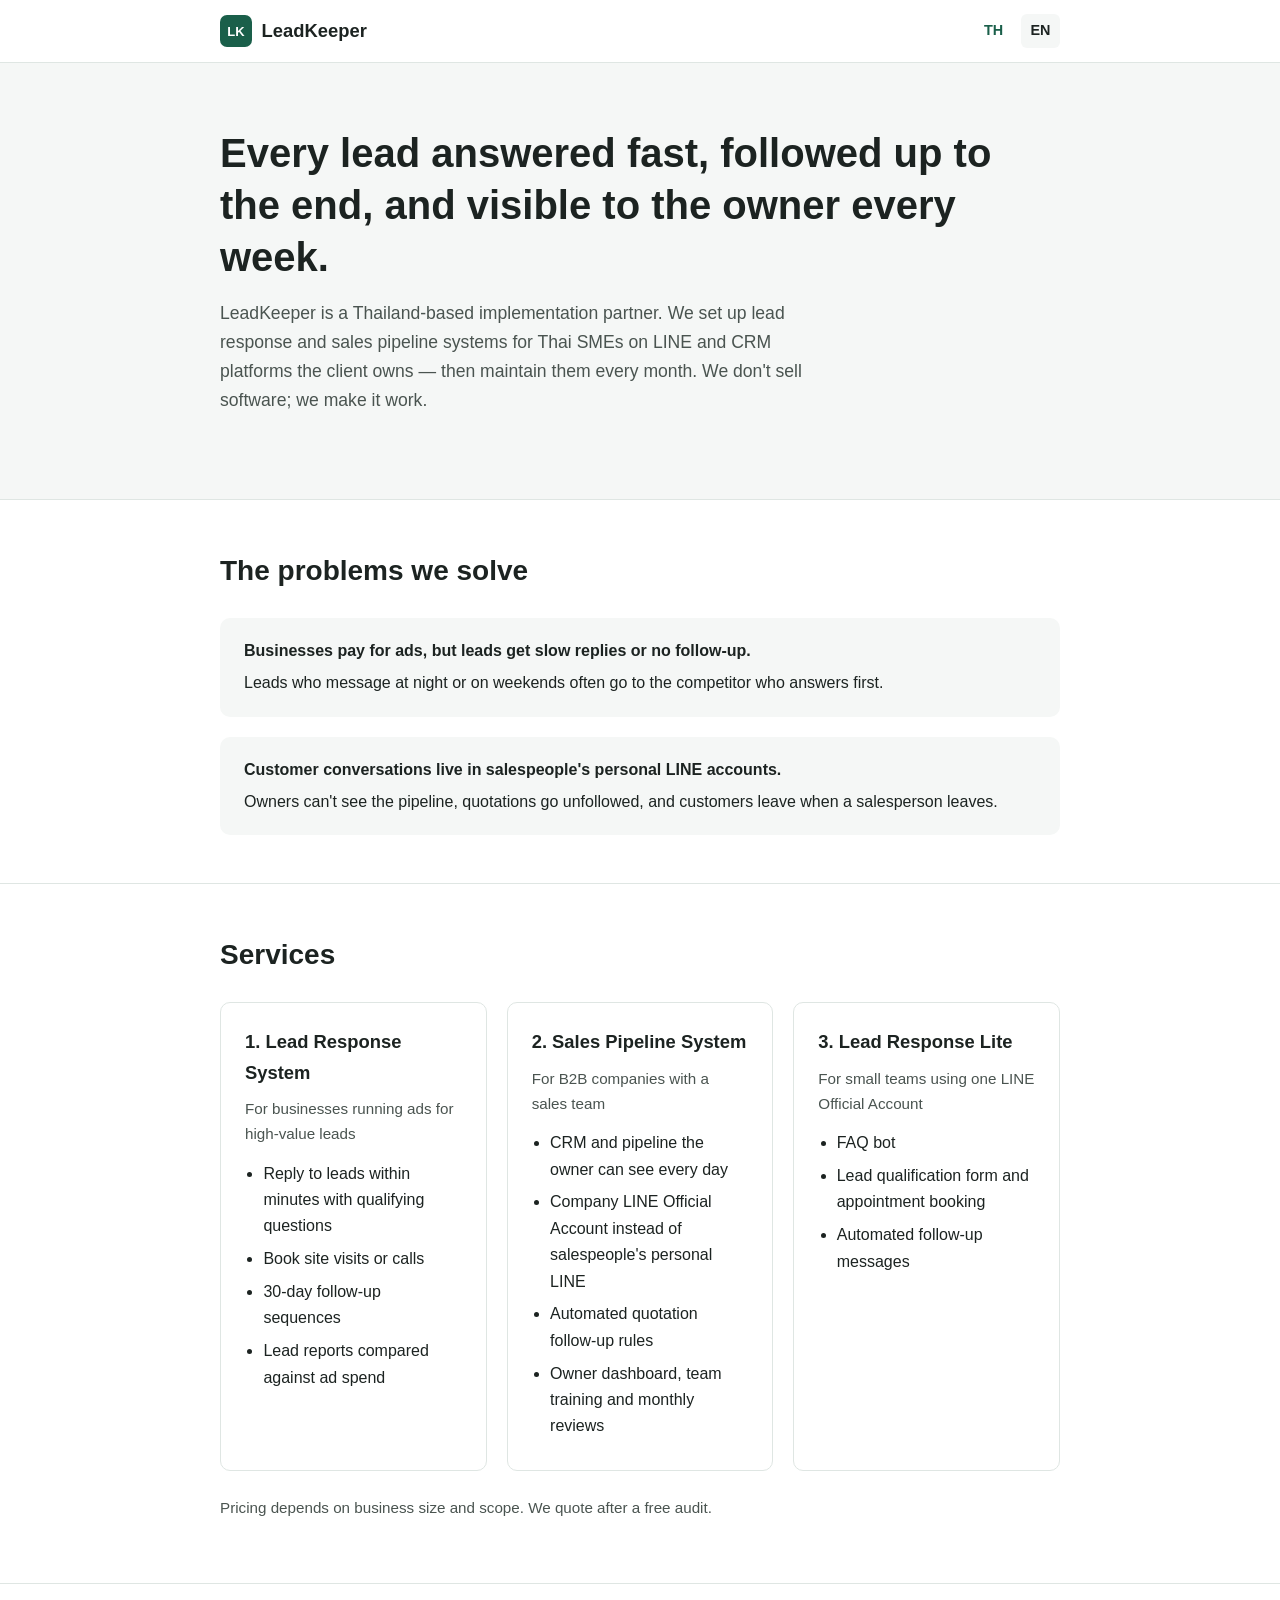
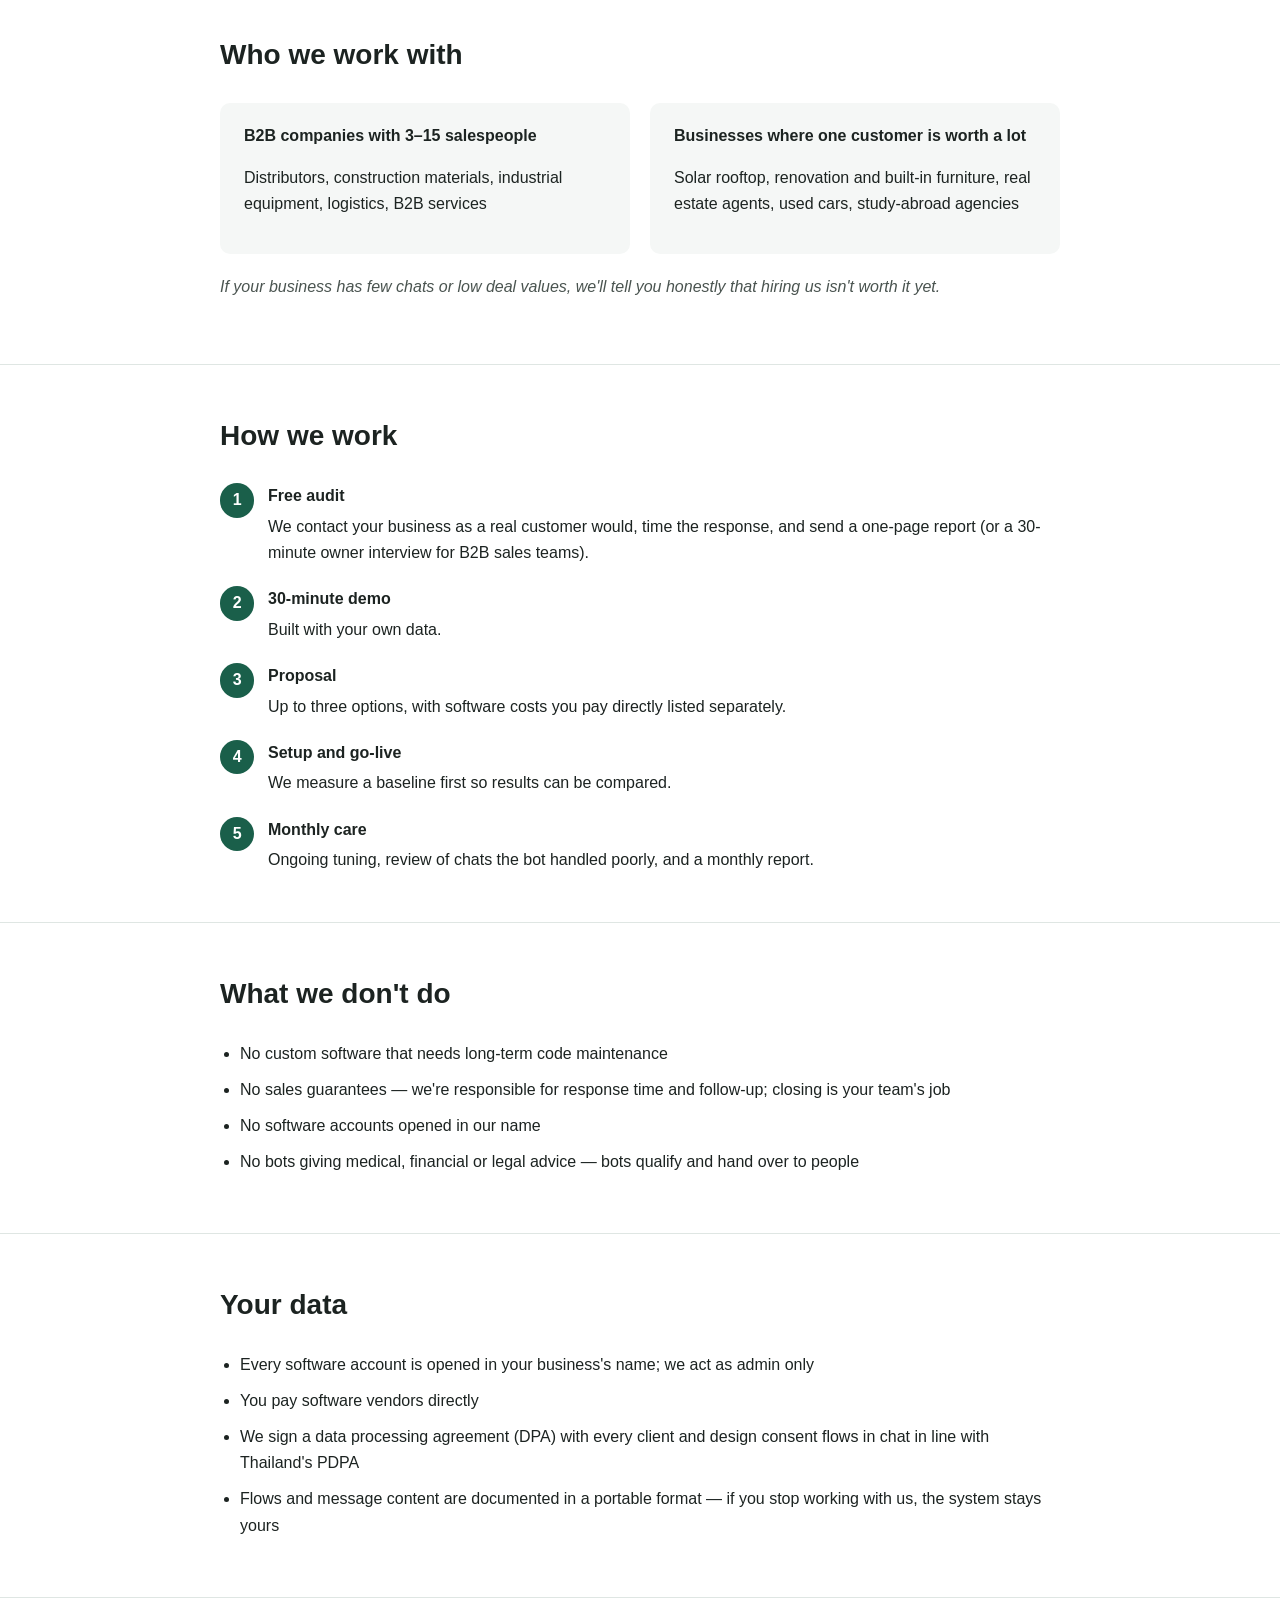
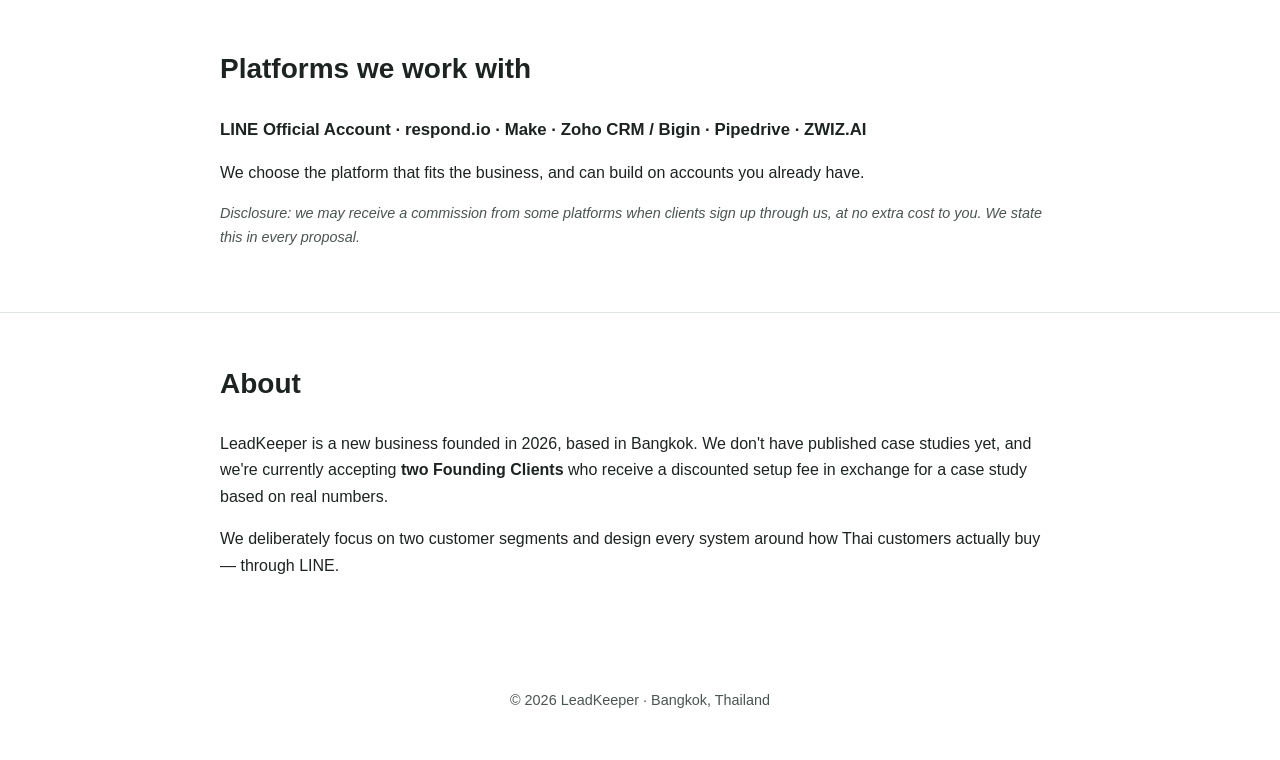
==== en/index.html @ 33eb8d7a "Build bilingual static site for LeadKeeper per brief Thai (/index.html) and English (/en/index.html)" ====
<!doctype html>
<html lang="en">
<head>
<meta charset="utf-8">
<meta name="viewport" content="width=device-width, initial-scale=1">
<title>LeadKeeper – Lead response & sales pipeline systems for Thai SMEs</title>
<meta name="description" content="LeadKeeper sets up systems so every lead gets a fast reply, a follow-up until it closes, and owners see the numbers every week — on platforms the business owns.">
<link rel="canonical" href="https://leadkeeper.site/en/">
<link rel="alternate" hreflang="th" href="https://leadkeeper.site/">
<link rel="alternate" hreflang="en" href="https://leadkeeper.site/en/">
<link rel="alternate" hreflang="x-default" href="https://leadkeeper.site/">
<link rel="icon" type="image/svg+xml" href="/favicon.svg">
<link rel="stylesheet" href="/assets/style.css">
<meta property="og:type" content="website">
<meta property="og:site_name" content="LeadKeeper">
<meta property="og:title" content="LeadKeeper – Lead response & sales pipeline systems for Thai SMEs">
<meta property="og:description" content="LeadKeeper sets up systems so every lead gets a fast reply, a follow-up until it closes, and owners see the numbers every week — on platforms the business owns.">
<meta property="og:url" content="https://leadkeeper.site/en/">
<meta property="og:locale" content="en_US">
<meta property="og:locale:alternate" content="th_TH">
</head>
<body>
<a class="skip-link" href="#main">Skip to main content</a>
<header class="site-header">
  <div class="header-inner">
    <a class="brand" href="/en/">
      <img src="/favicon.svg" alt="" width="32" height="32">
      <span>LeadKeeper</span>
    </a>
    <nav class="lang-switch" aria-label="Language switch">
      <a href="/" lang="th" hreflang="th">TH</a>
      <a href="/en/" aria-current="true" lang="en" hreflang="en">EN</a>
    </nav>
  </div>
</header>

<main id="main">
  <section class="hero">
    <div class="wrap">
      <h1>Every lead answered fast, followed up to the end, and visible to the owner every week.</h1>
      <p class="lede">LeadKeeper is a Thailand-based implementation partner. We set up lead response and sales pipeline systems for Thai SMEs on LINE and CRM platforms the client owns — then maintain them every month. We don't sell software; we make it work.</p>
    </div>
  </section>

  <section id="problem" aria-labelledby="problem-h">
    <div class="wrap">
      <h2 id="problem-h">The problems we solve</h2>
      <ul class="problem-list">
        <li><strong>Businesses pay for ads, but leads get slow replies or no follow-up.</strong>Leads who message at night or on weekends often go to the competitor who answers first.</li>
        <li><strong>Customer conversations live in salespeople's personal LINE accounts.</strong>Owners can't see the pipeline, quotations go unfollowed, and customers leave when a salesperson leaves.</li>
      </ul>
    </div>
  </section>

  <section id="services" aria-labelledby="services-h">
    <div class="wrap">
      <h2 id="services-h">Services</h2>
      <div class="card-grid">
        <div class="card">
          <h3>1. Lead Response System</h3>
          <p class="tag">For businesses running ads for high-value leads</p>
          <ul>
            <li>Reply to leads within minutes with qualifying questions</li>
            <li>Book site visits or calls</li>
            <li>30-day follow-up sequences</li>
            <li>Lead reports compared against ad spend</li>
          </ul>
        </div>
        <div class="card">
          <h3>2. Sales Pipeline System</h3>
          <p class="tag">For B2B companies with a sales team</p>
          <ul>
            <li>CRM and pipeline the owner can see every day</li>
            <li>Company LINE Official Account instead of salespeople's personal LINE</li>
            <li>Automated quotation follow-up rules</li>
            <li>Owner dashboard, team training and monthly reviews</li>
          </ul>
        </div>
        <div class="card">
          <h3>3. Lead Response Lite</h3>
          <p class="tag">For small teams using one LINE Official Account</p>
          <ul>
            <li>FAQ bot</li>
            <li>Lead qualification form and appointment booking</li>
            <li>Automated follow-up messages</li>
          </ul>
        </div>
      </div>
      <p class="pricing-note">Pricing depends on business size and scope. We quote after a free audit.</p>
    </div>
  </section>

  <section id="who" aria-labelledby="who-h">
    <div class="wrap">
      <h2 id="who-h">Who we work with</h2>
      <div class="segment-grid">
        <div>
          <strong>B2B companies with 3–15 salespeople</strong>
          <p>Distributors, construction materials, industrial equipment, logistics, B2B services</p>
        </div>
        <div>
          <strong>Businesses where one customer is worth a lot</strong>
          <p>Solar rooftop, renovation and built-in furniture, real estate agents, used cars, study-abroad agencies</p>
        </div>
      </div>
      <p class="honest-note">If your business has few chats or low deal values, we'll tell you honestly that hiring us isn't worth it yet.</p>
    </div>
  </section>

  <section id="how" aria-labelledby="how-h">
    <div class="wrap">
      <h2 id="how-h">How we work</h2>
      <ol class="steps">
        <li><strong>Free audit</strong>We contact your business as a real customer would, time the response, and send a one-page report (or a 30-minute owner interview for B2B sales teams).</li>
        <li><strong>30-minute demo</strong>Built with your own data.</li>
        <li><strong>Proposal</strong>Up to three options, with software costs you pay directly listed separately.</li>
        <li><strong>Setup and go-live</strong>We measure a baseline first so results can be compared.</li>
        <li><strong>Monthly care</strong>Ongoing tuning, review of chats the bot handled poorly, and a monthly report.</li>
      </ol>
    </div>
  </section>

  <section id="not-do" aria-labelledby="not-do-h">
    <div class="wrap">
      <h2 id="not-do-h">What we don't do</h2>
      <ul class="plain-list">
        <li>No custom software that needs long-term code maintenance</li>
        <li>No sales guarantees — we're responsible for response time and follow-up; closing is your team's job</li>
        <li>No software accounts opened in our name</li>
        <li>No bots giving medical, financial or legal advice — bots qualify and hand over to people</li>
      </ul>
    </div>
  </section>

  <section id="data" aria-labelledby="data-h">
    <div class="wrap">
      <h2 id="data-h">Your data</h2>
      <ul class="plain-list">
        <li>Every software account is opened in your business's name; we act as admin only</li>
        <li>You pay software vendors directly</li>
        <li>We sign a data processing agreement (DPA) with every client and design consent flows in chat in line with Thailand's PDPA</li>
        <li>Flows and message content are documented in a portable format — if you stop working with us, the system stays yours</li>
      </ul>
    </div>
  </section>

  <section id="platforms" aria-labelledby="platforms-h">
    <div class="wrap">
      <h2 id="platforms-h">Platforms we work with</h2>
      <p class="platform-list">LINE Official Account · respond.io · Make · Zoho CRM / Bigin · Pipedrive · ZWIZ.AI</p>
      <p>We choose the platform that fits the business, and can build on accounts you already have.</p>
      <p class="disclosure">Disclosure: we may receive a commission from some platforms when clients sign up through us, at no extra cost to you. We state this in every proposal.</p>
    </div>
  </section>

  <section id="about" class="about" aria-labelledby="about-h">
    <div class="wrap">
      <h2 id="about-h">About</h2>
      <p>LeadKeeper is a new business founded in 2026, based in Bangkok. We don't have published case studies yet, and we're currently accepting <strong>two Founding Clients</strong> who receive a discounted setup fee in exchange for a case study based on real numbers.</p>
      <p>We deliberately focus on two customer segments and design every system around how Thai customers actually buy — through LINE.</p>
    </div>
  </section>
</main>

<footer class="site-footer">
  <div class="wrap">
    <p>© 2026 LeadKeeper · Bangkok, Thailand</p>
  </div>
</footer>
</body>
</html>
---- assets/style.css ----
/* LeadKeeper — shared stylesheet. Plain CSS, no build step, no external fonts. */

:root {
  --accent: #1a5f4a;
  --accent-dark: #124435;
  --ink: #1c2321;
  --ink-soft: #4a5450;
  --paper: #ffffff;
  --paper-alt: #f5f7f6;
  --line: #dfe6e3;
  --radius: 10px;
  --max-width: 880px;
  --font: -apple-system, BlinkMacSystemFont, "Segoe UI", "Noto Sans Thai", "Noto Sans Thai UI",
    "Leelawadee UI", "TH Sarabun New", Tahoma, "Helvetica Neue", Arial, sans-serif;
}

* {
  box-sizing: border-box;
}

html {
  -webkit-text-size-adjust: 100%;
}

body {
  margin: 0;
  font-family: var(--font);
  color: var(--ink);
  background: var(--paper);
  line-height: 1.65;
  overflow-x: hidden;
}

img,
svg {
  max-width: 100%;
  display: block;
}

a {
  color: var(--accent);
}

a:hover {
  color: var(--accent-dark);
}

a:focus-visible,
button:focus-visible {
  outline: 3px solid var(--accent);
  outline-offset: 2px;
}

.skip-link {
  position: absolute;
  left: -9999px;
  top: 0;
  background: var(--accent);
  color: #fff;
  padding: 0.75rem 1.25rem;
  z-index: 100;
  border-radius: 0 0 var(--radius) 0;
}

.skip-link:focus {
  left: 0;
}

.wrap {
  max-width: var(--max-width);
  margin: 0 auto;
  padding: 0 1.25rem;
}

/* Header */
header.site-header {
  border-bottom: 1px solid var(--line);
  background: var(--paper);
  position: sticky;
  top: 0;
  z-index: 10;
}

.header-inner {
  display: flex;
  align-items: center;
  justify-content: space-between;
  gap: 1rem;
  padding: 0.9rem 1.25rem;
  max-width: var(--max-width);
  margin: 0 auto;
  flex-wrap: wrap;
}

.brand {
  display: flex;
  align-items: center;
  gap: 0.6rem;
  font-weight: 700;
  font-size: 1.15rem;
  text-decoration: none;
  color: var(--ink);
}

.brand img {
  width: 32px;
  height: 32px;
}

.lang-switch {
  display: flex;
  gap: 0.5rem;
  font-size: 0.9rem;
  font-weight: 600;
}

.lang-switch a {
  padding: 0.3rem 0.6rem;
  border-radius: 6px;
  text-decoration: none;
}

.lang-switch a[aria-current="true"] {
  background: var(--paper-alt);
  color: var(--ink);
}

/* Sections */
main section {
  padding: 3rem 0;
  border-bottom: 1px solid var(--line);
}

main section:last-of-type {
  border-bottom: none;
}

.hero {
  padding: 4rem 0 3.5rem;
  background: var(--paper-alt);
  border-bottom: 1px solid var(--line);
}

.hero h1 {
  font-size: clamp(1.7rem, 5vw, 2.5rem);
  line-height: 1.3;
  margin: 0 0 1rem;
}

.hero .lede {
  font-size: 1.1rem;
  color: var(--ink-soft);
  max-width: 62ch;
  margin: 0 0 1.75rem;
}

.cta-row {
  display: flex;
  flex-wrap: wrap;
  gap: 0.75rem;
}

.btn {
  display: inline-block;
  padding: 0.75rem 1.4rem;
  border-radius: var(--radius);
  text-decoration: none;
  font-weight: 600;
  font-size: 1rem;
}

.btn-primary {
  background: var(--accent);
  color: #fff;
}

.btn-primary:hover {
  background: var(--accent-dark);
  color: #fff;
}

.btn-secondary {
  background: transparent;
  color: var(--accent);
  border: 1.5px solid var(--accent);
}

.btn-secondary:hover {
  background: var(--paper-alt);
  color: var(--accent-dark);
}

h2 {
  font-size: clamp(1.35rem, 3.5vw, 1.75rem);
  margin: 0 0 1.5rem;
}

h3 {
  font-size: 1.15rem;
  margin: 0 0 0.5rem;
}

.problem-list {
  list-style: none;
  margin: 0;
  padding: 0;
  display: grid;
  gap: 1.25rem;
}

.problem-list li {
  background: var(--paper-alt);
  border-radius: var(--radius);
  padding: 1.25rem 1.5rem;
}

.problem-list strong {
  display: block;
  margin-bottom: 0.35rem;
}

/* Service cards */
.card-grid {
  display: grid;
  gap: 1.25rem;
  grid-template-columns: 1fr;
}

@media (min-width: 720px) {
  .card-grid {
    grid-template-columns: repeat(3, 1fr);
  }
}

.card {
  border: 1px solid var(--line);
  border-radius: var(--radius);
  padding: 1.5rem;
  display: flex;
  flex-direction: column;
}

.card p.tag {
  color: var(--ink-soft);
  font-size: 0.95rem;
  margin: 0 0 0.9rem;
}

.card ul {
  margin: 0;
  padding-left: 1.15rem;
  flex-grow: 1;
}

.card li {
  margin-bottom: 0.4rem;
}

.pricing-note {
  margin-top: 1.5rem;
  color: var(--ink-soft);
  font-size: 0.95rem;
}

/* Who we work with */
.segment-grid {
  display: grid;
  gap: 1.25rem;
}

@media (min-width: 720px) {
  .segment-grid {
    grid-template-columns: 1fr 1fr;
  }
}

.segment-grid > div {
  background: var(--paper-alt);
  border-radius: var(--radius);
  padding: 1.25rem 1.5rem;
}

.honest-note {
  margin-top: 1.25rem;
  font-style: italic;
  color: var(--ink-soft);
}

/* Steps */
.steps {
  list-style: none;
  margin: 0;
  padding: 0;
  counter-reset: step;
  display: grid;
  gap: 1.25rem;
}

.steps li {
  counter-increment: step;
  position: relative;
  padding-left: 3rem;
}

.steps li::before {
  content: counter(step);
  position: absolute;
  left: 0;
  top: 0;
  width: 2.15rem;
  height: 2.15rem;
  border-radius: 50%;
  background: var(--accent);
  color: #fff;
  font-weight: 700;
  display: flex;
  align-items: center;
  justify-content: center;
}

.steps strong {
  display: block;
  margin-bottom: 0.25rem;
}

/* Plain lists */
.plain-list {
  margin: 0;
  padding-left: 1.25rem;
}

.plain-list li {
  margin-bottom: 0.6rem;
}

.platform-list {
  font-size: 1.05rem;
  font-weight: 600;
  margin: 0 0 1rem;
}

.disclosure {
  font-size: 0.9rem;
  color: var(--ink-soft);
  font-style: italic;
}

.about p {
  margin: 0 0 1rem;
}

/* Contact */
.contact-list {
  list-style: none;
  margin: 0;
  padding: 0;
  display: grid;
  gap: 0.75rem;
}

.contact-list a {
  font-weight: 600;
  text-decoration: none;
}

.contact-list a:hover {
  text-decoration: underline;
}

/* Footer */
footer.site-footer {
  padding: 2rem 0;
  color: var(--ink-soft);
  font-size: 0.9rem;
  text-align: center;
}

/* 404 */
.notfound {
  min-height: 60vh;
  display: flex;
  flex-direction: column;
  align-items: center;
  justify-content: center;
  text-align: center;
  padding: 3rem 1.25rem;
}
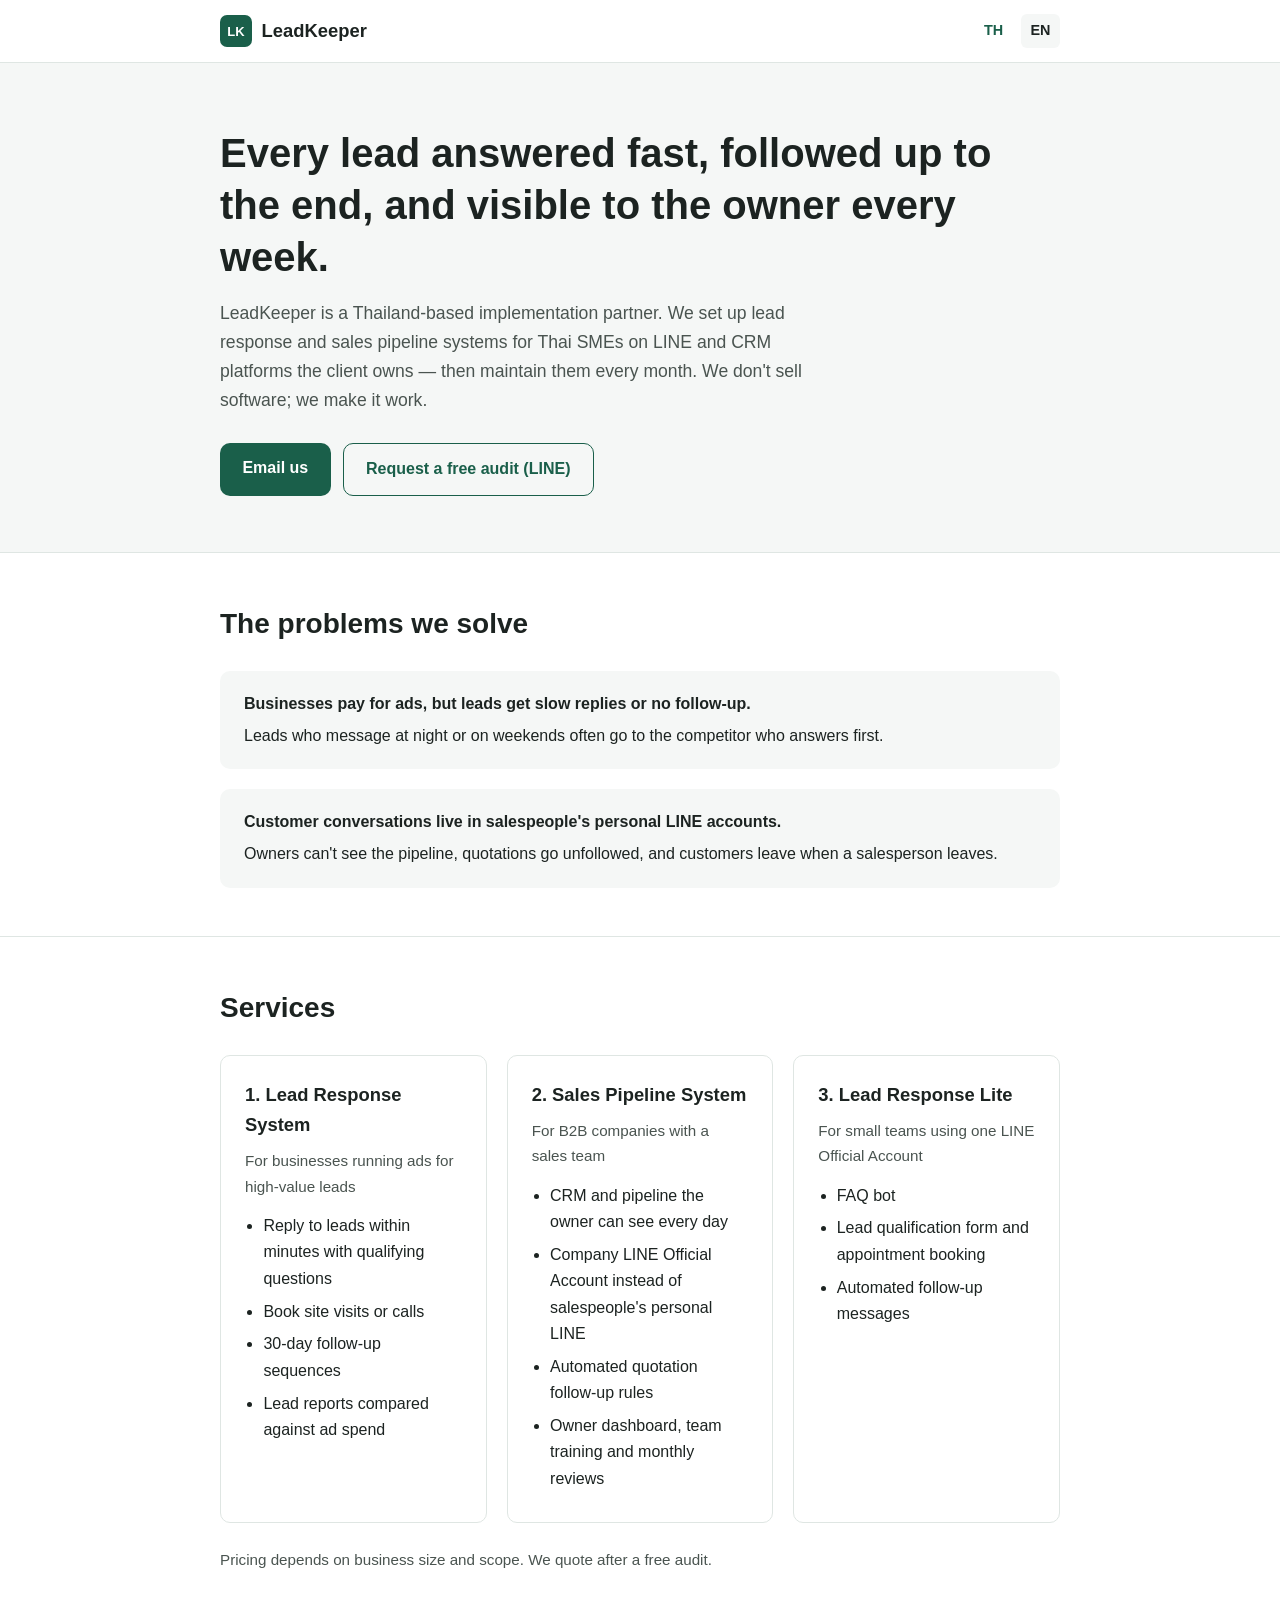
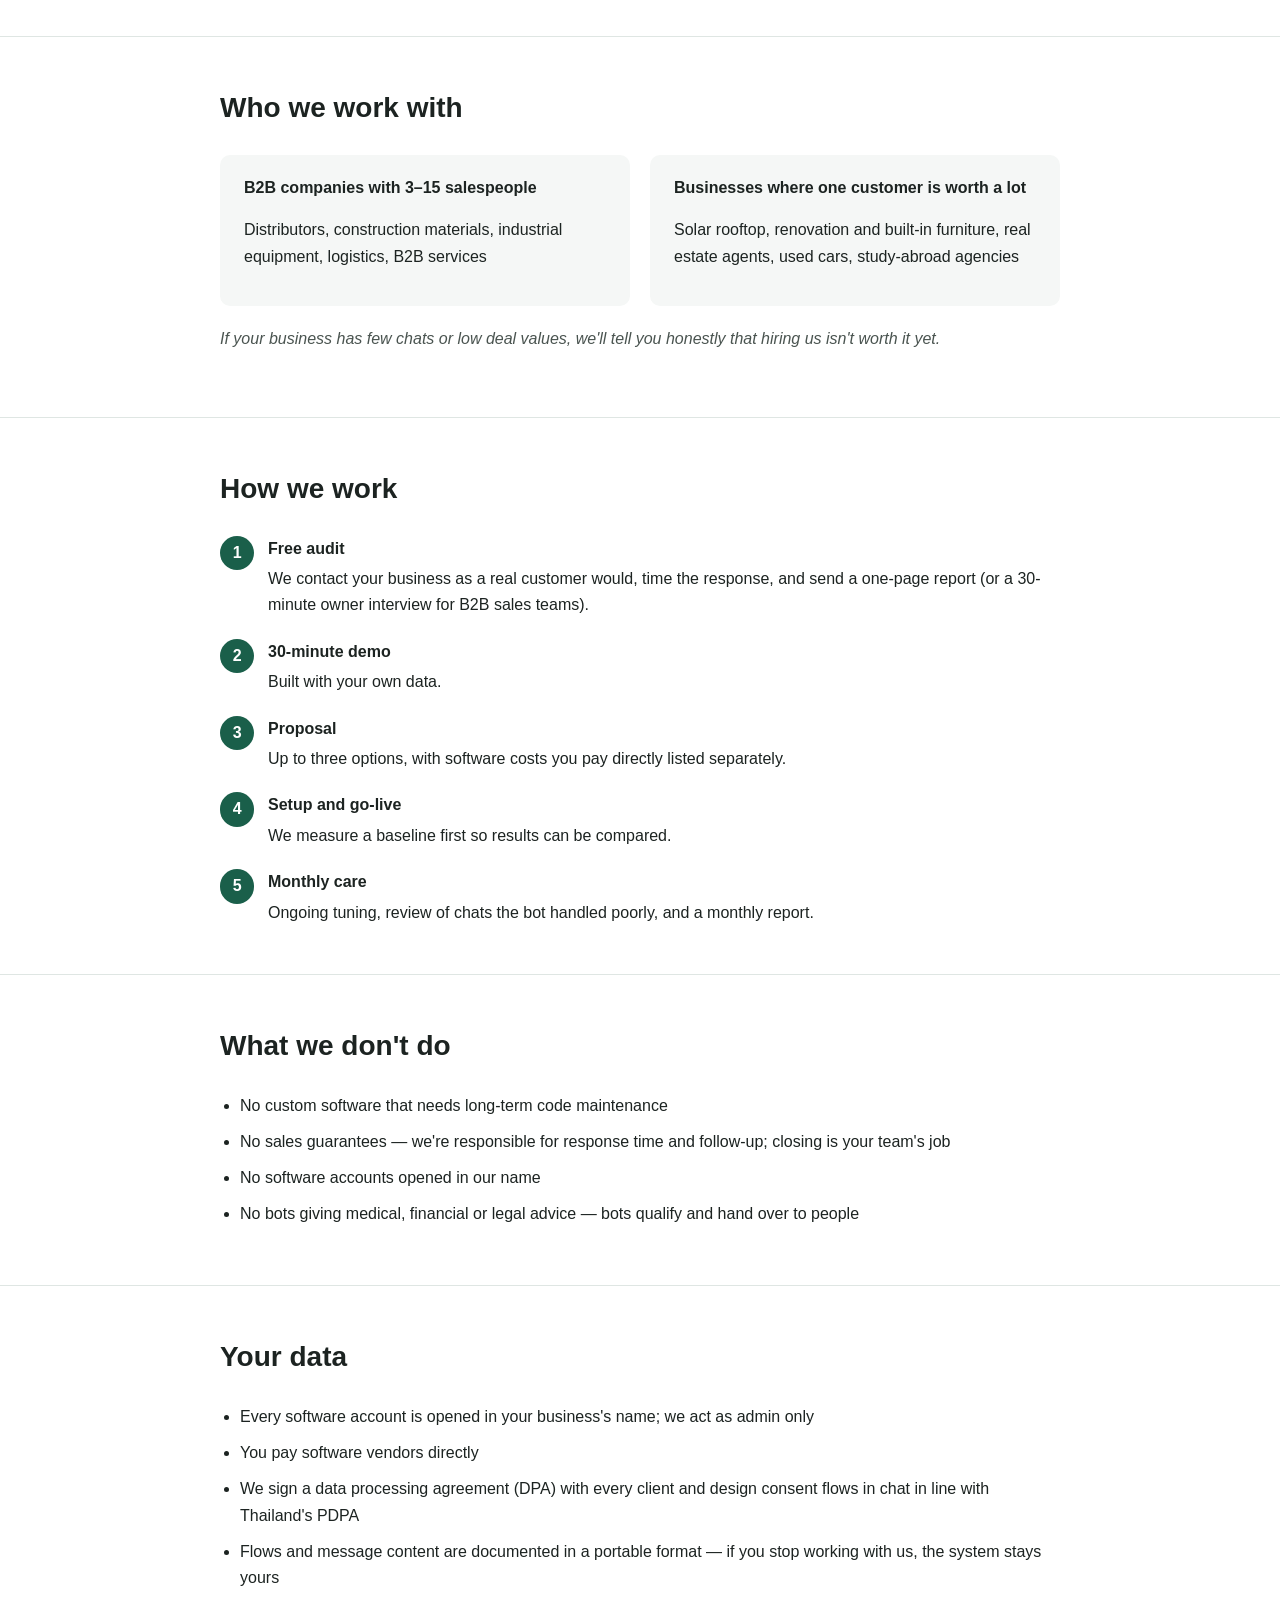
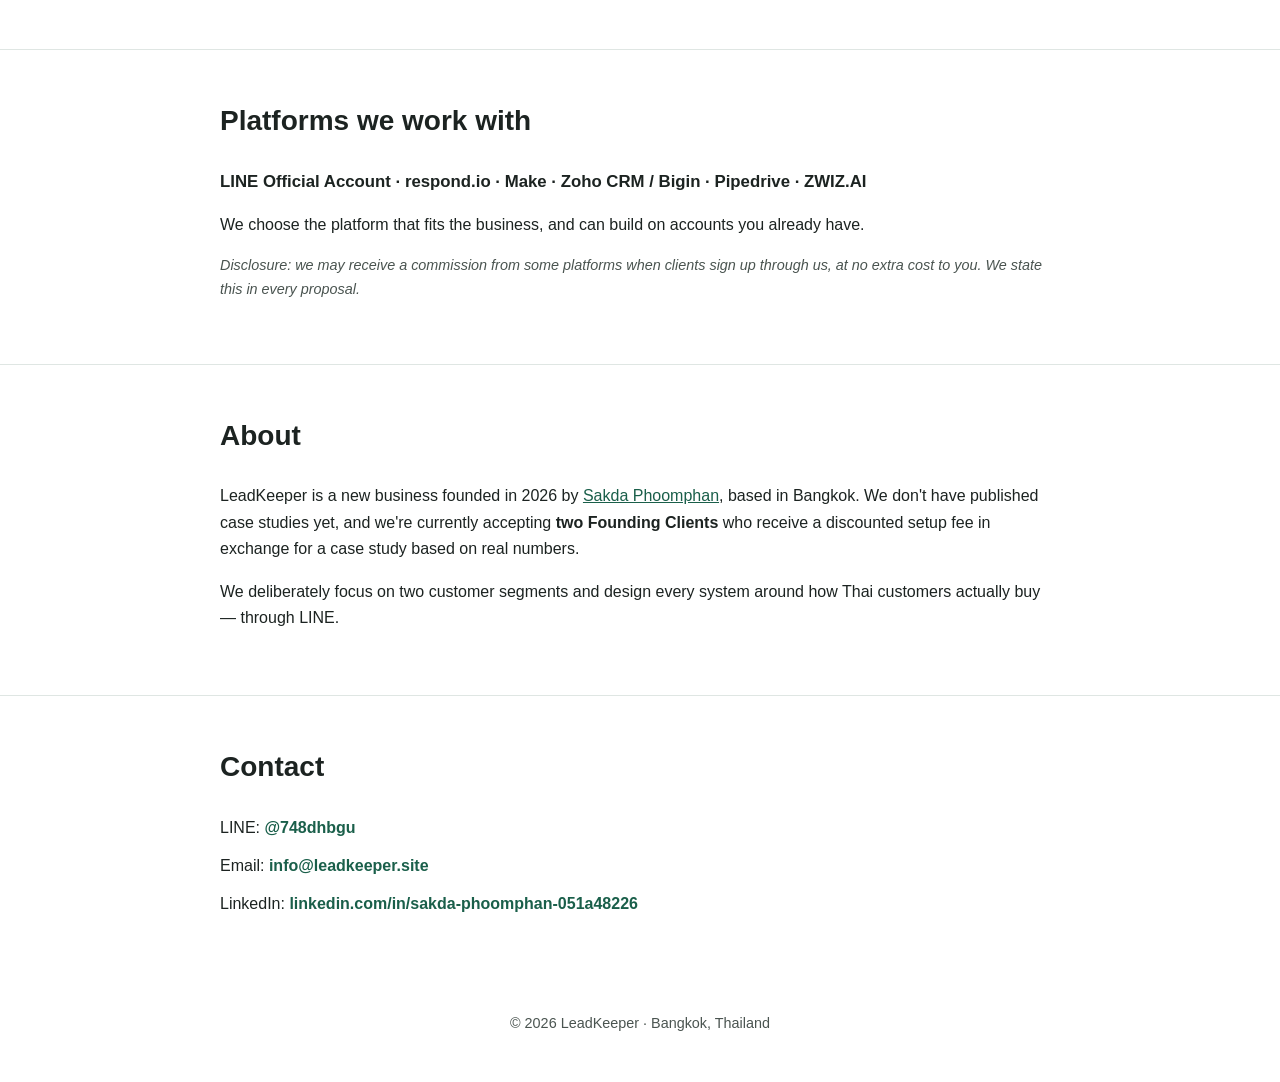
==== commit 478249a7: "Restore hero CTAs, Contact section, and founder line with real values Real LINE, email, and LinkedIn" ====
--- a/en/index.html
+++ b/en/index.html
@@ -39,6 +39,10 @@
     <div class="wrap">
       <h1>Every lead answered fast, followed up to the end, and visible to the owner every week.</h1>
       <p class="lede">LeadKeeper is a Thailand-based implementation partner. We set up lead response and sales pipeline systems for Thai SMEs on LINE and CRM platforms the client owns — then maintain them every month. We don't sell software; we make it work.</p>
+      <div class="cta-row">
+        <a class="btn btn-primary" href="mailto:info@leadkeeper.site">Email us</a>
+        <a class="btn btn-secondary" href="https://line.me/R/ti/p/@748dhbgu">Request a free audit (LINE)</a>
+      </div>
     </div>
   </section>
 
@@ -156,8 +160,19 @@
   <section id="about" class="about" aria-labelledby="about-h">
     <div class="wrap">
       <h2 id="about-h">About</h2>
-      <p>LeadKeeper is a new business founded in 2026, based in Bangkok. We don't have published case studies yet, and we're currently accepting <strong>two Founding Clients</strong> who receive a discounted setup fee in exchange for a case study based on real numbers.</p>
+      <p>LeadKeeper is a new business founded in 2026 by <a href="https://www.linkedin.com/in/sakda-phoomphan-051a48226/">Sakda Phoomphan</a>, based in Bangkok. We don't have published case studies yet, and we're currently accepting <strong>two Founding Clients</strong> who receive a discounted setup fee in exchange for a case study based on real numbers.</p>
       <p>We deliberately focus on two customer segments and design every system around how Thai customers actually buy — through LINE.</p>
+    </div>
+  </section>
+
+  <section id="contact" aria-labelledby="contact-h">
+    <div class="wrap">
+      <h2 id="contact-h">Contact</h2>
+      <ul class="contact-list">
+        <li>LINE: <a href="https://line.me/R/ti/p/@748dhbgu">@748dhbgu</a></li>
+        <li>Email: <a href="mailto:info@leadkeeper.site">info@leadkeeper.site</a></li>
+        <li>LinkedIn: <a href="https://www.linkedin.com/in/sakda-phoomphan-051a48226/">linkedin.com/in/sakda-phoomphan-051a48226</a></li>
+      </ul>
     </div>
   </section>
 </main>
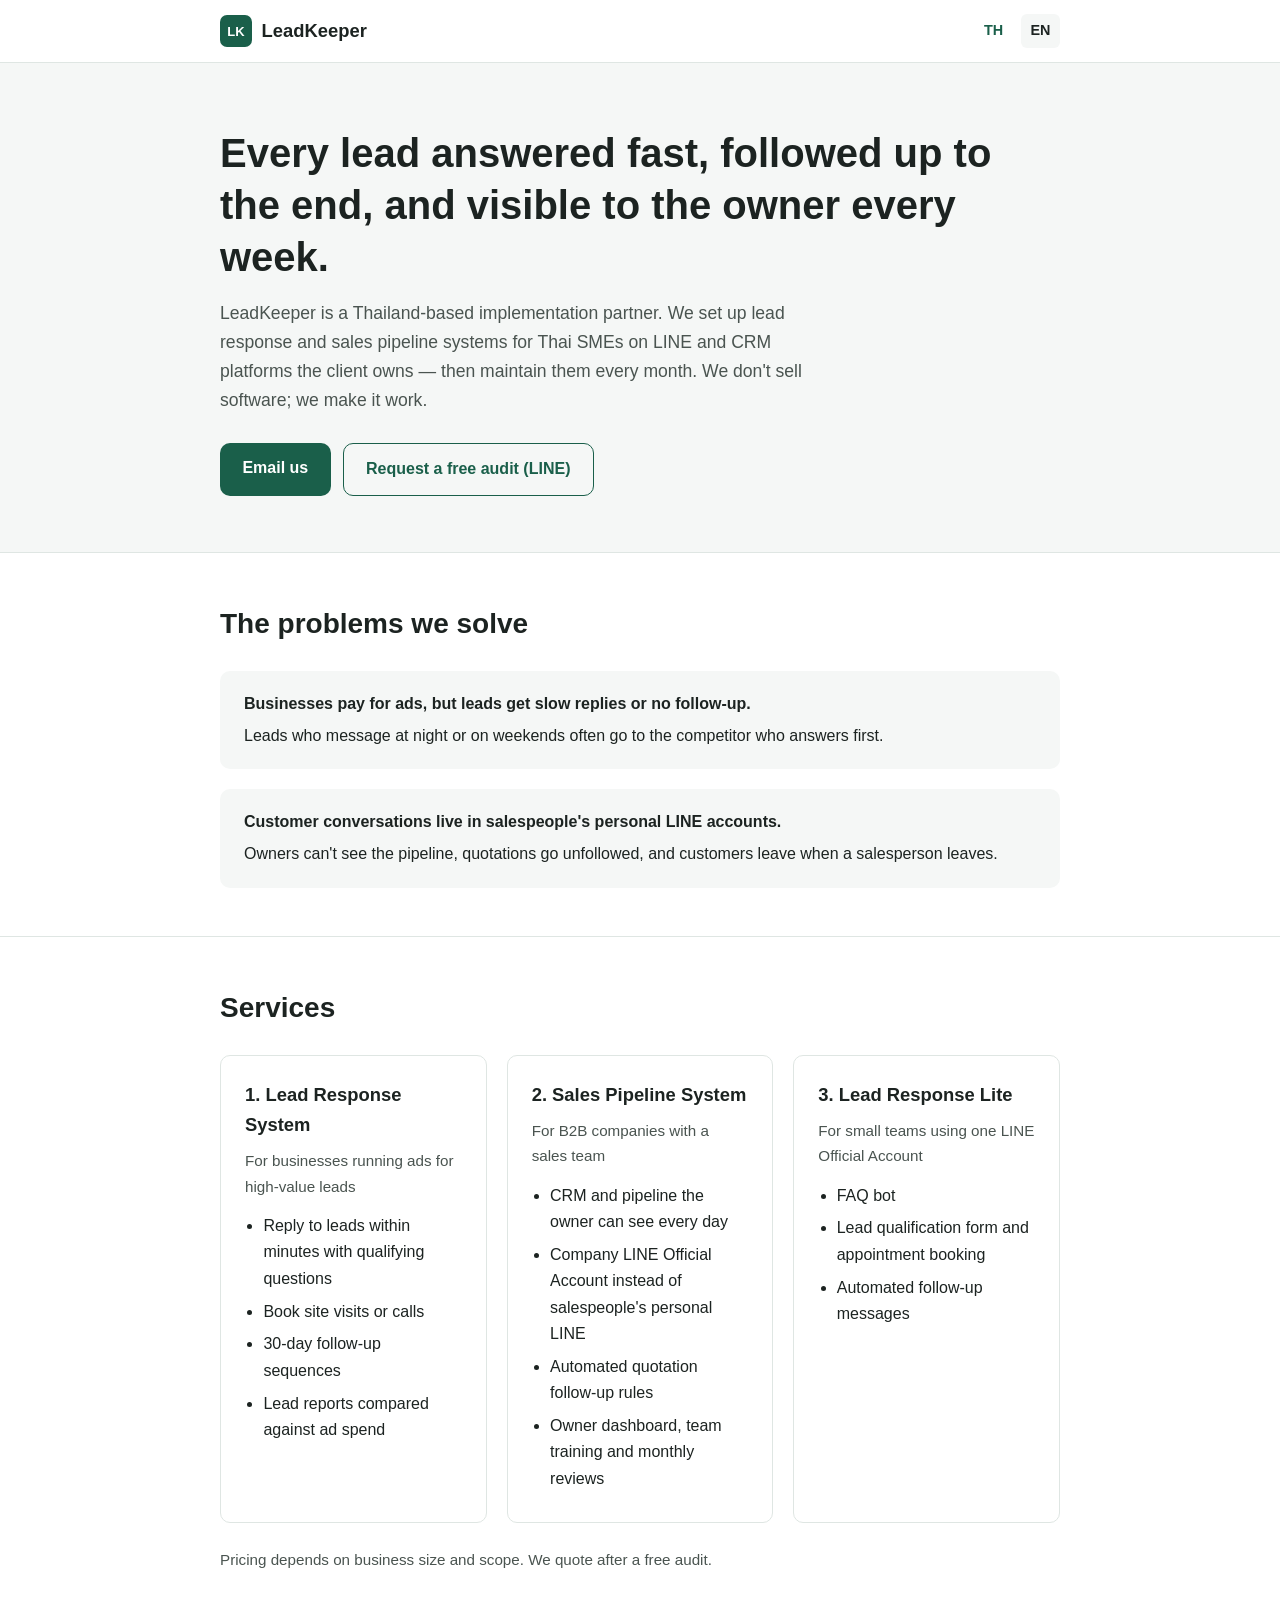
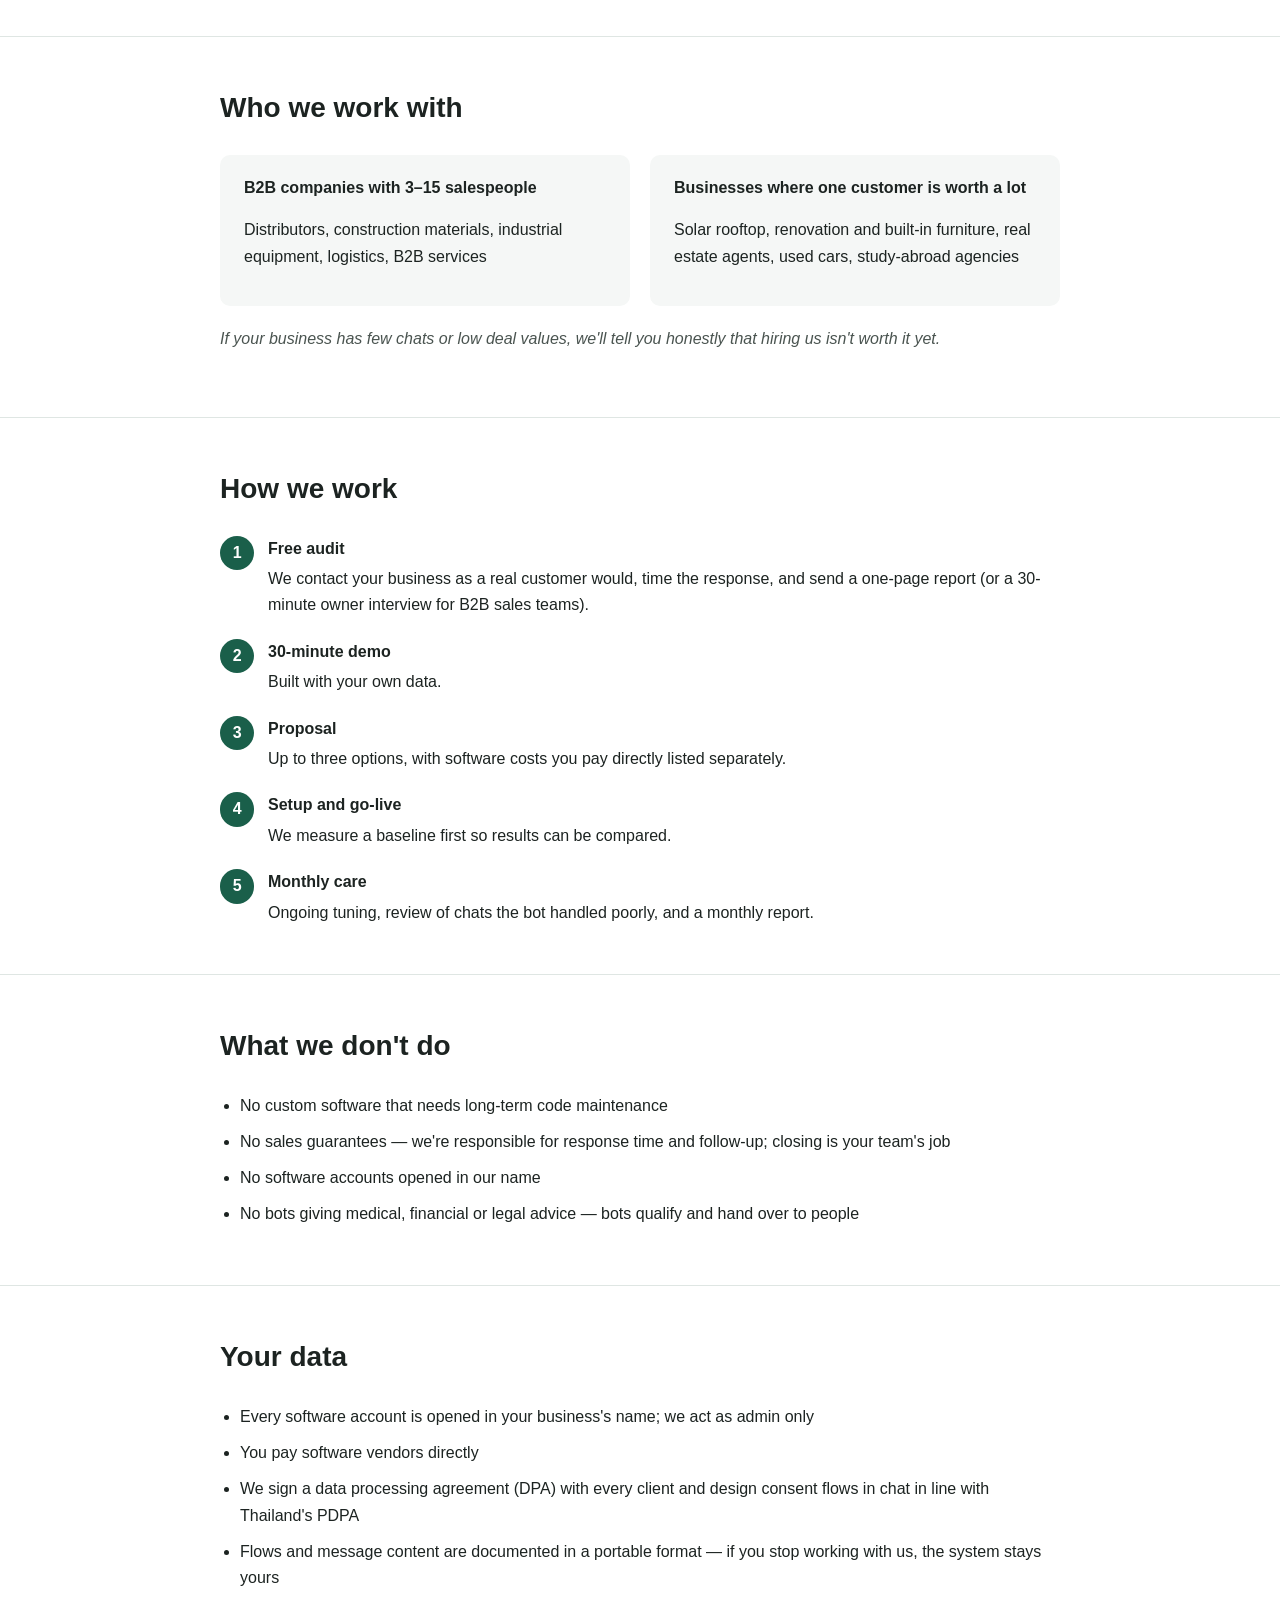
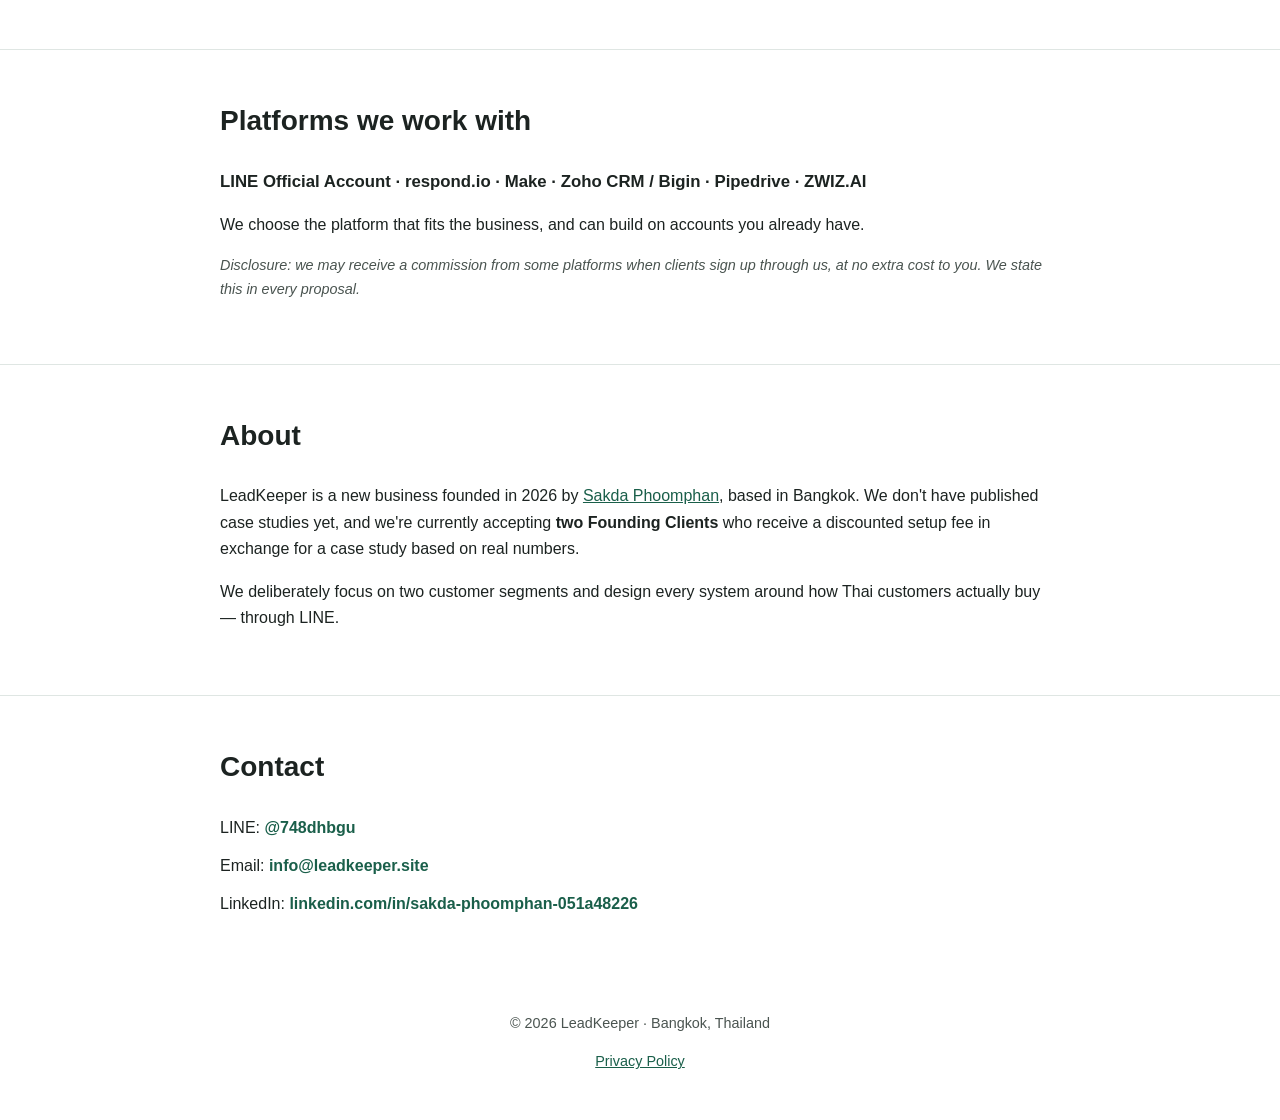
==== commit 5d251be5: "Add bilingual privacy policy pages Adds /privacy (TH) and /en/privacy (EN), linked from the footer o" ====
--- a/en/index.html
+++ b/en/index.html
@@ -180,6 +180,7 @@
 <footer class="site-footer">
   <div class="wrap">
     <p>© 2026 LeadKeeper · Bangkok, Thailand</p>
+    <p><a href="/en/privacy">Privacy Policy</a></p>
   </div>
 </footer>
 </body>
